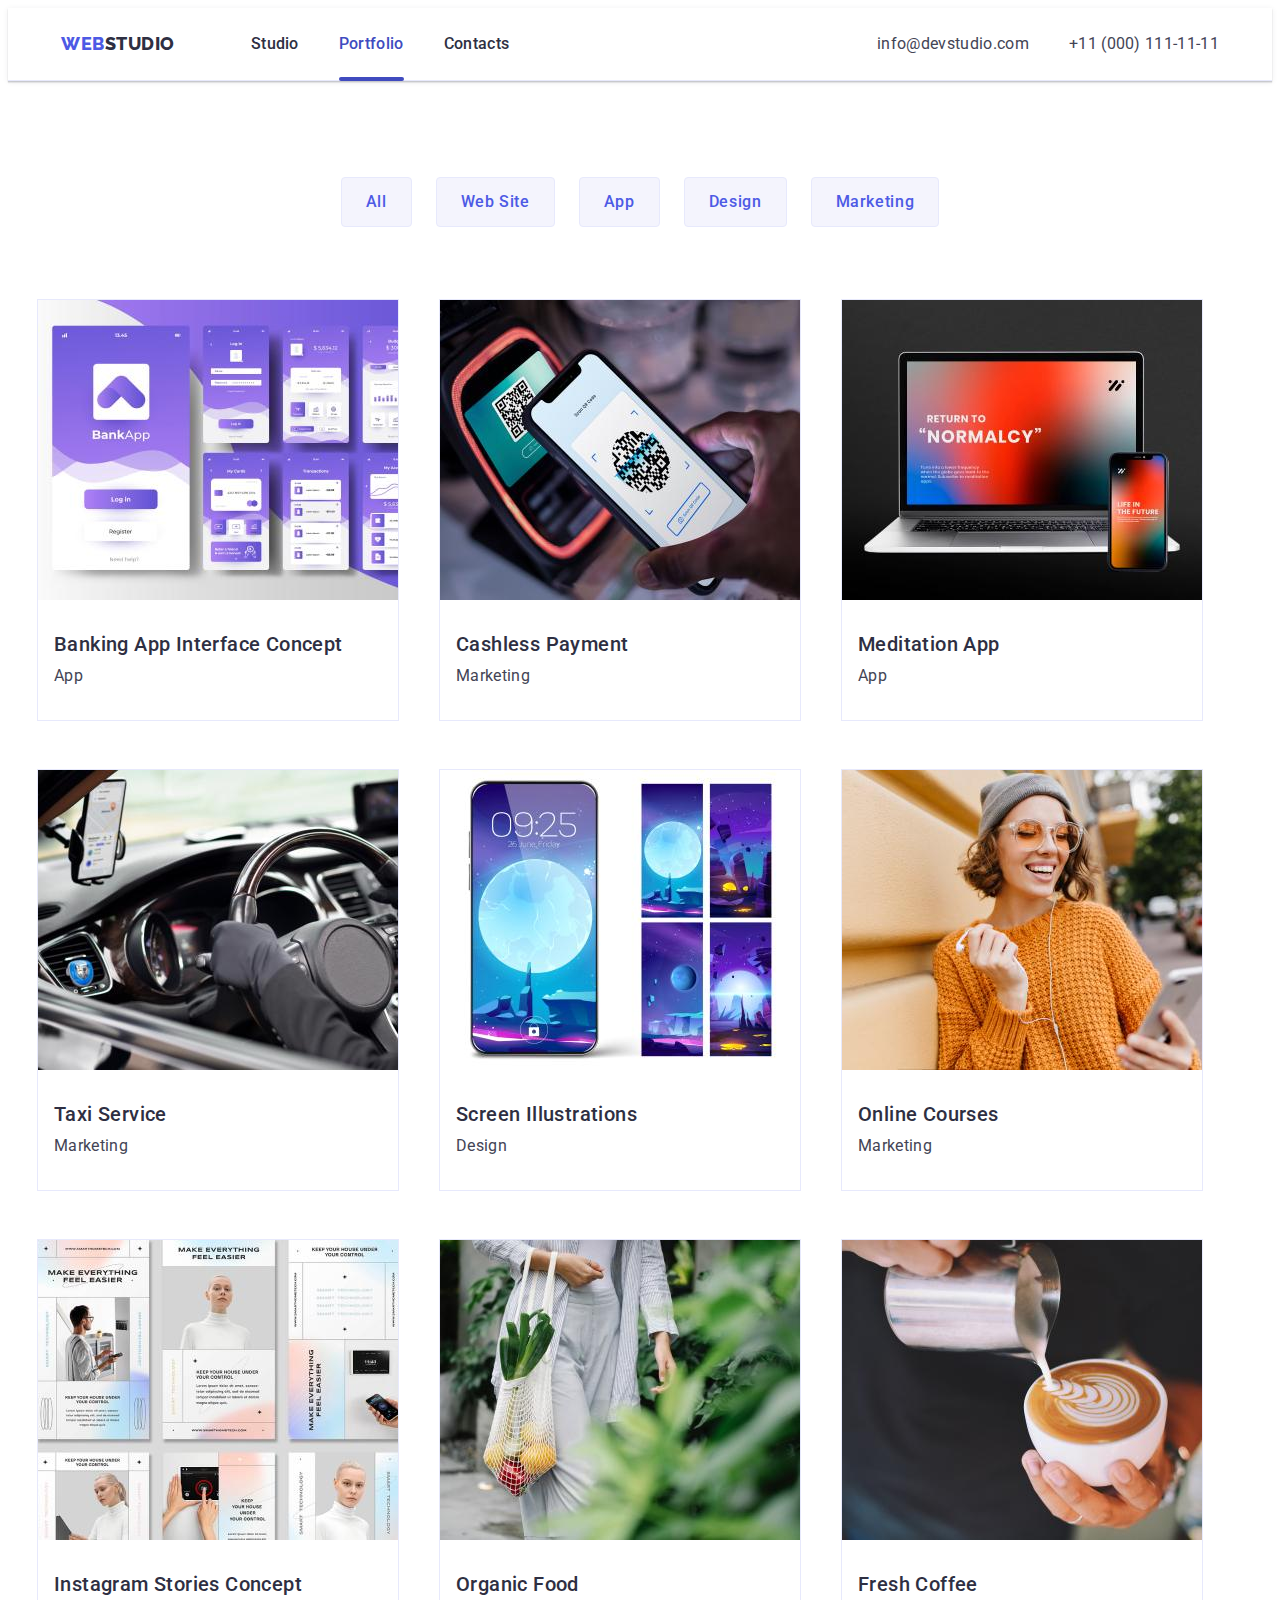
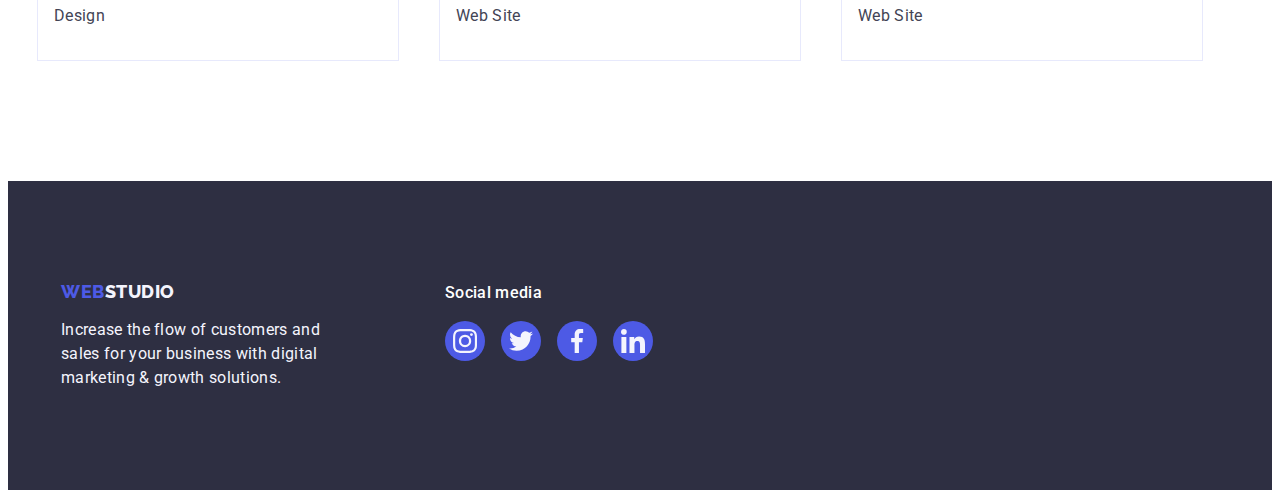
==== portfolio.html @ b608bea7 "Initial commit" ====
<!DOCTYPE html>
<html lang="en">
  <head>
    <meta charset="UTF-8" />
    <meta http-equiv="X-UA-Compatible" content="IE=edge" />
    <meta name="viewport" content="width=device-width, initial-scale=1.0" />
    <title>Main Page</title>
    <link rel="preconnect" href="https://fonts.googleapis.com" />
    <link rel="preconnect" href="https://fonts.gstatic.com" crossorigin />
    <link
      href="https://fonts.googleapis.com/css2?family=Raleway:wght@800&family=Roboto:wght@400;500;700;900&display=swap"
      rel="stylesheet"
    />
    <link
      rel="stylesheet"
      href="https://cdnjs.cloudflare.com/ajax/libs/modern-normalize/2.0.0/modern-normalize.min.css"
      integrity="sha512-4xo8blKMVCiXpTaLzQSLSw3KFOVPWhm/TRtuPVc4WG6kUgjH6J03IBuG7JZPkcWMxJ5huwaBpOpnwYElP/m6wg=="
      crossorigin="anonymous"
      referrerpolicy="no-referrer"
    />
    <link rel="stylesheet" href="./css/styles.css" />
  </head>
  <body>
    <!-----HEADER----->

    <header class="header">
      <div class="container header-container">
        <nav class="header-nav">
          <a class="logo-link-header link" href="./index.html"
            >WEB<span class="logo-part">Studio</span></a
          >

          <ul class="menu list">
            <li class="menu-item">
              <a class="menu-link link" href="./index.html">Studio</a>
            </li>
            <li class="menu-item">
              <a class="menu-link link current" href="./portfolio.html"
                >Portfolio</a
              >
            </li>
            <li class="menu-item">
              <a class="menu-link link" href="">Contacts</a>
            </li>
          </ul>
        </nav>
        <address class="header-address">
          <ul class="header-address-list list">
            <li class="header-address-item">
              <a
                class="header-address-link link"
                href="mailto:info@devstudio.com"
                >info@devstudio.com</a
              >
            </li>
            <li class="header-address-item">
              <a class="header-address-link link" href="tel:+110001111111"
                >+11 (000) 111-11-11</a
              >
            </li>
          </ul>
        </address>
      </div>
    </header>

    <!-----MAIN----->

    <main>
      <!-----EXAMPLES----->

      <section class="examples">
        <div class="container">
          <h1 class="examples-title visually-hidden">Examples</h1>
          <ul class="examples-nav-list list">
            <li class="examples-nav-item">
              <button class="examples-nav-btn" type="button">All</button>
            </li>
            <li class="examples-nav-item">
              <button class="examples-nav-btn" type="button">Web Site</button>
            </li>
            <li class="examples-nav-item">
              <button class="examples-nav-btn" type="button">App</button>
            </li>
            <li class="examples-nav-item">
              <button class="examples-nav-btn" type="button">Design</button>
            </li>
            <li class="examples-nav-item">
              <button class="examples-nav-btn" type="button">Marketing</button>
            </li>
          </ul>

          <ul class="examples-list list">
            <li class="examples-item">
              <a class="examples-link link" href=""
                ><div class="examples-overlay">
                  <img
                    src="./images/portfolio_img1.jpg"
                    alt="Banking App"
                    width="360"
                    height="300"
                  />
                  <p class="examples-overlay-text">
                    14 Stylish and User-Friendly App Design Concepts · Task
                    Manager App · Calorie Tracker App · Exotic Fruit Ecommerce
                    App · Cloud Storage App
                  </p>
                </div>
                <div class="examples-text-content">
                  <h2 class="examples-item-title">
                    Banking App Interface Concept
                  </h2>
                  <p class="examples-item-text">App</p>
                </div>
              </a>
            </li>
            <li class="examples-item">
              <a class="examples-link link" href=""
                ><div class="examples-overlay">
                  <img
                    src="./images/portfolio_img2.jpg"
                    alt="Cashless Payment"
                    width="360"
                    height="300"
                  />
                  <p class="examples-overlay-text">
                    14 Stylish and User-Friendly App Design Concepts · Task
                    Manager App · Calorie Tracker App · Exotic Fruit Ecommerce
                    App · Cloud Storage App
                  </p>
                </div>
                <div class="examples-text-content">
                  <h2 class="examples-item-title">Cashless Payment</h2>
                  <p class="examples-item-text">Marketing</p>
                </div></a
              >
            </li>
            <li class="examples-item">
              <a class="examples-link link" href=""
                ><div class="examples-overlay">
                  <img
                    src="./images/portfolio_img3.jpg"
                    alt="Meditation App"
                    width="360"
                    height="300"
                  />
                  <p class="examples-overlay-text">
                    14 Stylish and User-Friendly App Design Concepts · Task
                    Manager App · Calorie Tracker App · Exotic Fruit Ecommerce
                    App · Cloud Storage App
                  </p>
                </div>
                <div class="examples-text-content">
                  <h2 class="examples-item-title">Meditation App</h2>
                  <p class="examples-item-text">App</p>
                </div></a
              >
            </li>
            <li class="examples-item">
              <a class="examples-link link" href=""
                ><div class="examples-overlay">
                  <img
                    src="./images/portfolio_img4.jpg"
                    alt="Taxi Service"
                    width="360"
                    height="300"
                  />
                  <p class="examples-overlay-text">
                    14 Stylish and User-Friendly App Design Concepts · Task
                    Manager App · Calorie Tracker App · Exotic Fruit Ecommerce
                    App · Cloud Storage App
                  </p>
                </div>
                <div class="examples-text-content">
                  <h2 class="examples-item-title">Taxi Service</h2>
                  <p class="examples-item-text">Marketing</p>
                </div></a
              >
            </li>
            <li class="examples-item">
              <a class="examples-link link" href=""
                ><div class="examples-overlay">
                  <img
                    src="./images/portfolio_img5.jpg"
                    alt="Screen Illustrations"
                    width="360"
                    height="300"
                  />
                  <p class="examples-overlay-text">
                    14 Stylish and User-Friendly App Design Concepts · Task
                    Manager App · Calorie Tracker App · Exotic Fruit Ecommerce
                    App · Cloud Storage App
                  </p>
                </div>
                <div class="examples-text-content">
                  <h2 class="examples-item-title">Screen Illustrations</h2>
                  <p class="examples-item-text">Design</p>
                </div></a
              >
            </li>
            <li class="examples-item">
              <a class="examples-link link" href=""
                ><div class="examples-overlay">
                  <img
                    src="./images/portfolio_img6.jpg"
                    alt="Online Courses"
                    width="360"
                    height="300"
                  />
                  <p class="examples-overlay-text">
                    14 Stylish and User-Friendly App Design Concepts · Task
                    Manager App · Calorie Tracker App · Exotic Fruit Ecommerce
                    App · Cloud Storage App
                  </p>
                </div>
                <div class="examples-text-content">
                  <h2 class="examples-item-title">Online Courses</h2>
                  <p class="examples-item-text">Marketing</p>
                </div></a
              >
            </li>
            <li class="examples-item">
              <a class="examples-link link" href=""
                ><div class="examples-overlay">
                  <img
                    src="./images/portfolio_img7.jpg"
                    alt="Instagram Stories"
                    width="360"
                    height="300"
                  />
                  <p class="examples-overlay-text">
                    14 Stylish and User-Friendly App Design Concepts · Task
                    Manager App · Calorie Tracker App · Exotic Fruit Ecommerce
                    App · Cloud Storage App
                  </p>
                </div>
                <div class="examples-text-content">
                  <h2 class="examples-item-title">Instagram Stories Concept</h2>
                  <p class="examples-item-text">Design</p>
                </div></a
              >
            </li>
            <li class="examples-item">
              <a class="examples-link link" href=""
                ><div class="examples-overlay">
                  <img
                    src="./images/portfolio_img8.jpg"
                    alt="Organic Food"
                    width="360"
                    height="300"
                  />
                  <p class="examples-overlay-text">
                    14 Stylish and User-Friendly App Design Concepts · Task
                    Manager App · Calorie Tracker App · Exotic Fruit Ecommerce
                    App · Cloud Storage App
                  </p>
                </div>
                <div class="examples-text-content">
                  <h2 class="examples-item-title">Organic Food</h2>
                  <p class="examples-item-text">Web Site</p>
                </div></a
              >
            </li>
            <li class="examples-item">
              <a class="examples-link link" href=""
                ><div class="examples-overlay">
                  <img
                    src="./images/portfolio_img9.jpg"
                    alt="Fresh Coffee"
                    width="360"
                    height="300"
                  />
                  <p class="examples-overlay-text">
                    14 Stylish and User-Friendly App Design Concepts · Task
                    Manager App · Calorie Tracker App · Exotic Fruit Ecommerce
                    App · Cloud Storage App
                  </p>
                </div>

                <div class="examples-text-content">
                  <h2 class="examples-item-title">Fresh Coffee</h2>
                  <p class="examples-item-text">Web Site</p>
                </div></a
              >
            </li>
          </ul>
        </div>
      </section>
    </main>

    <!-----FOOTER----->

    <footer class="footer">
      <div class="container footer-container">
        <div class="footer-logo-text">
          <a class="logo-link link" href="./index.html"
            >WEB<span class="logo-footer-part">Studio</span></a
          >
          <p class="footer-text">
            Increase the flow of customers and sales for your business with
            digital marketing & growth solutions.
          </p>
        </div>
        <div class="footer-soc-nav">
          <p class="footer-soc-title">Social media</p>
          <ul class="footer-soc-list list">
            <li class="footer-soc-item">
              <a
                href=""
                class="footer-soc-link link"
                target="_blank"
                rel="noopener noreferrer"
              >
                <svg class="footer-soc-icon" width="24" height="24">
                  <use href="./images/icons.svg#icon-instagram"></use>
                </svg>
              </a>
            </li>
            <li class="footer-soc-item">
              <a
                href=""
                class="footer-soc-link link"
                target="_blank"
                rel="noopener noreferrer"
              >
                <svg class="footer-soc-icon" width="24" height="24">
                  <use href="./images/icons.svg#icon-twitter"></use>
                </svg>
              </a>
            </li>
            <li class="footer-soc-item">
              <a
                href=""
                class="footer-soc-link link"
                target="_blank"
                rel="noopener noreferrer"
              >
                <svg class="footer-soc-icon" width="24" height="24">
                  <use href="./images/icons.svg#icon-facebook"></use>
                </svg>
              </a>
            </li>
            <li class="footer-soc-item">
              <a
                href=""
                class="footer-soc-link link"
                target="_blank"
                rel="noopener noreferrer"
              >
                <svg class="footer-soc-icon" width="24" height="24">
                  <use href="./images/icons.svg#icon-linkedin"></use>
                </svg>
              </a>
            </li>
          </ul>
        </div>
      </div>
    </footer>
  </body>
</html>
---- css/styles.css ----
:root { 
    --white-background-color: #FFFFFF;
    --white-color: #FFFFFF;
    --title-color: #2E2F42;
    --text-color: #434455;
    --button-background: #F4F4FD;
    --link-hover-color: #404bbf;
    --card-set-gap: 24px;
    --card-img-h2-margin: 32px;
    --card-h2-p-margin: 8px;
    --examples-text-content-padding: 32px 16px;
    --btn-border: 1px solid #e7e9fc;
    --btn-border-hover: 1px solid transparent;
    --icon-color: #8E8F99;
    --transition-hover-timing: 250ms cubic-bezier(0.4, 0, 0.2, 1);
} 

body {
    font-family: 'Roboto', sans-serif;
    color: var(--text-color);
    background-color: var(--white-color);
}

p, h1, h2, h3, h4, h5, h6 {
    margin: 0;
}

ul, ol {
    margin: 0;
    padding: 0;
}

.list {
    list-style: none;
}

.link {
    text-decoration: none;
}

.container {
    max-width: 1158px;
    padding: 0 15px;
    margin: 0 auto;
}

.visually-hidden {
    position: absolute;
    width: 1px;
    height: 1px;
    margin: -1px;
    border: 0;
    padding: 0;
    white-space: nowrap;
    clip-path: inset(100%);
    clip: rect(0 0 0 0);
    overflow: hidden;
}

img {
    display: block;
    max-width: 100%; 
    height: auto;
}

/*-----HEADER-----*/

.header {
    background-color: #FFFFFF;
    border-bottom: 1px solid #E7E9FC;
    box-shadow: 0px 2px 1px rgba(46, 47, 66, 0.08), 0px 1px 1px rgba(46, 47, 66, 0.16), 0px 1px 6px rgba(46, 47, 66, 0.08);
}

.header-container{
    display: flex;
}

.header-nav {
    display: flex;
    align-items: center;   
}

.logo-link-header {
    font-family: 'Raleway', sans-serif;
    font-style: normal;
    font-weight: 800;
    font-size: 18px;
    line-height: 1.17; 
    display: flex;
    flex-direction: row;
    align-items: center;
    padding: 0px;
    display: inline-block;
    letter-spacing: 0.03em;
    text-transform: uppercase;
    color: #4D5AE5;
    margin-right: 76px;
    padding: 0px;
    transition: color var(--transition-hover-timing);
}

.logo-part {
    font-family: 'Raleway', sans-serif;
    font-style: normal;
    font-weight: 800;
    font-size: 18px;
    line-height: 1.17;
    letter-spacing: 0.03em;
    text-transform: uppercase;
    color: #2E2F42;
}

.menu {
    display: flex;
    gap: 40px;
}

.menu-link {
    font-weight: 500;
    font-size: 16px;
    line-height: 1.5;
    letter-spacing: 0.02em;
    color: #2E2F42;
    display: block;
    padding: 24px 0;
    position: relative;
    transition: color var(--transition-hover-timing);
}


.menu-link.current::after {
    content: "";
    position: absolute;
    width: 100%;
    height: 4px;
    left: 0;
    bottom: 0;
    background: #404BBF;
    border-radius: 2px;
    transition: var(--transition-hover-timing);
    bottom: -1px;
}

.menu-link:hover,
.menu-link:focus,
.menu-link.current {
    color: var(--link-hover-color);
}

.header-address {
    font-style: normal;
    display: flex;
    align-items: center;
    margin-left: auto;
}

.header-address-list {
    display: flex;
    gap: 40px;
}

.header-address-link {
    font-weight: 400;
    font-size: 16px;
    line-height: 1.5;
    letter-spacing: 0.02em;
    color: #434455;
    transition-duration: 250ms;
    transition: color var(--transition-hover-timing)
}

.header-address-link:hover,
.header-address-link:focus {
    color: var(--link-hover-color);
}

/*-----HERO-----*/

.hero {
    background-color: rgba(46, 47, 66, 0.7);
    background-image: linear-gradient(rgba(46, 47, 66, 0.7), rgba(46, 47, 66, 0.7)), url(../images/hero_bg.jpg);
    max-width: 1440px;
    background-repeat: no-repeat;
    background-position: center;
    background-size: cover;
    padding: 188px 0;  
}

.hero-title {
    font-size: 56px;
    line-height: 1.07;
    text-align: center;
    letter-spacing: 0.02em;
    color: #FFFFFF;
    max-width: 496px;
    margin-left: auto;
    margin-right: auto;
    margin-bottom: 48px;
}

.hero-btn {
    font-family: inherit;
    font-weight: 500;
    font-size: 16px;
    line-height: 1.5;
    min-width: 169px;
    height: 56px;
    border: none;
    display: block;
    align-items: center;
    letter-spacing: 0.04em;
    color: #FFFFFF;
    background-color: #4D5AE5;
    padding: 16px 32px;
    gap: 10px;
    border-radius: 4px;
    cursor: pointer;
    margin-left: auto;
    margin-right: auto;
    transition: background-color var(--transition-hover-timing)
}

.hero-btn:hover,
.hero-btn:focus{
    background-color: var(--link-hover-color);
}

/*-----ADVANTAGE-----*/

.advantage {
    padding: 120px 0;
}

.advantage-list {
    display: flex;
    flex-direction: row;
    gap: 24px;
    max-width: 1128px;
}

.advantage-icon {
    width: 264px;
    height: 112px;
    margin-bottom: 8px;
    background: #F4F4FD;
    border-radius: 4px;
    display: flex;
    align-items: center;
    justify-content: center;
}

.advantage-item-title {
    font-weight: 500;
    font-size: 20px;
    line-height: 1.2;
    letter-spacing: 0.02em;
    color: var(--title-color);
    margin-bottom: 8px;
}

.advantage-item-text {
    font-size: 16px;
    line-height: 1.5;
    letter-spacing: 0.02em;
    color: var(--text-color);
    max-width: 264px;
}

/*-----PRODUCT-----*/


.product {
    padding-bottom: 120px;
}

.product-title {
    font-size: 36px;
    line-height: 1.11;
    text-align: center;
    letter-spacing: 0.02em;
    text-transform: capitalize;
    color: var(--title-color);
    margin-bottom: 72px;
}

.product-list {
    display: flex;
    flex-direction: row;
    width: calc((1128-2*24)/3);
    gap: 24px;
}

/*-----OUR TEAM-----*/

.our-team {
    background-color: #F4F4FD;
    padding: 120px 0;
}

.team {
    font-size: 36px;
    line-height: 1.11;
    text-align: center;
    letter-spacing: 0.02em;
    text-transform: capitalize;
    color: var(--title-color);
    margin-bottom: 72px;
}

.team-list {
    display: flex;
    flex-direction: row;
    gap: 24px;
}

.team-item {
    background-color: #FFFFFF;
    border-radius: 0px 0px 4px 4px;
    box-shadow: 0px 1px 6px rgba(46, 47, 66, 0.08), 0px 1px 1px rgba(46, 47, 66, 0.16), 0px 2px 1px rgba(46, 47, 66, 0.08);
}

.under-img-content{
    padding-top: 32px;
    padding-bottom: 32px;
}

.team-item-title {
    font-weight: 500;
    font-size: 20px;
    line-height: 1.2;
    text-align: center;
    letter-spacing: 0.02em;
    color: var(--title-color);
    margin-bottom: var(--card-h2-p-margin);
}

.team-item-text {
    font-size: 16px;
    line-height: 1.5;
    text-align: center;
    letter-spacing: 0.02em;
    color: var(--text-color);
    margin-bottom: 8px;
}

.card-content {
    padding: var(--examples-text-content-padding);
}

.team-soc-list {
    display: flex;
    flex-direction: row;
    justify-content: center;
    align-items: center;
    padding: 0px;
    gap: 24px;
    width: 232px;
    height: 40px;
    flex: none;
    order: 2;
flex-grow: 0;
}

.team-soc-item {
    width: 40px;
    height: 40px;
}

.team-soc-link {
    width: 100%;
    height: 100%;
    background-color: #4D5AE5;
    border-radius: 50%;
    display: flex;
    align-items: center;
    justify-content: center;
    transition: background-color var(--transition-hover-timing);
}

.team-soc-link:hover,
.team-soc-link:focus {
    background-color: var(--link-hover-color);
}

.team-soc-icon {
    fill: var(--button-background);
}

/*-----CUSTOMERS-----*/

.customers {
    padding: 120px 0;
}

.customers-title{
    font-size: 36px;
    line-height: 1.11;
    text-align: center;
    letter-spacing: 0.02em;
    text-transform: capitalize;
    color: #2E2F42;
    margin-bottom: 72px;
}

.customers-list {
    display: flex;
    flex-direction: row;
    align-items: flex-start;
    padding: 0px;
    gap: 24px;
}

.customers-item{
    width: 168px;
    height: 88px;
    flex: none;
    order: 0;
    flex-grow: 0;
    box-sizing: border-box;
}

.customers-link {
    width: 100%;
    height: 100%;
    border: 1px solid #8e8f99;
    border-radius: 4px;
    display: flex;
    align-items: center;
    justify-content: center;
    color: var(--icon-color);
    transition: color var(--transition-hover-timing), border-color var(--transition-hover-timing);
}

.customers-link:hover,
.customers-link:focus {
    border-color: var(--link-hover-color);
    color: var(--link-hover-color);
}

.customers-icon{
    fill: currentColor;
}

/*-----FOOTER-----*/

.footer {
    background-color: #2E2F42;
    padding: 100px 0;
}

.footer-container {
    align-items: baseline;
    display: flex;
}

.footer-logo-text {
    margin-right: 120px;
}

.logo-footer-part {
    font-family: 'Raleway';
    font-style: normal;
    font-weight: 800;
    font-size: 18px;
    line-height: 1.17;
    letter-spacing: 0.03em;
    text-transform: uppercase;
    color: #F4F4FD;
}

.logo-link {
    font-family: 'Raleway', sans-serif;
    font-style: normal;
    font-weight: 800;
    font-size: 18px;
    line-height: 1.17;
    letter-spacing: 0.03em;
    text-transform: uppercase;
    color: #4D5AE5;
    display: inline-block;
    margin-bottom: 16px;
    padding: 0px;
    transition: color var(--transition-hover-timing);
}

.footer-text {
    font-size: 16px;
    line-height: 1.5;
    letter-spacing: 0.02em;
    color: #F4F4FD;
    width: 264px;
}

.footer-soc-title {
    font-weight: 500;
    font-size: 16px;
    line-height: 1.5;
    letter-spacing: 0.02em;
    color: #FFFFFF;
    margin-bottom: 16px;
}

.footer-soc-list {
    display: flex;
    flex-direction: row;
    justify-content: flex-start;
    align-items: center;
    gap: 16px;
    height: 40px;
    flex: none;
    order: 2;
    flex-grow: 0;
}

.footer-soc-item {
    width: 40px;
    height: 40px;
}

.footer-soc-link {
    width: 100%;
    height: 100%;
    background-color: #4D5AE5;
    border-radius: 50%;
    display: flex;
    align-items: center;
    justify-content: center;
    transition: background-color var(--transition-hover-timing);
}

.footer-soc-link:hover,
.footer-soc-link:focus {
    background-color: #31d0aa;
}

.footer-soc-icon {
    fill: var(--button-background);
}

/*-----PortfolioPage-----*/

/*-----EXAMPLES------*/

.examples {
    padding-top: 96px;
    padding-bottom: 120px;
}

.examples-nav-list {
    display: flex;
    flex-direction: row;
    justify-content: center;
    min-width: 586px;
    gap: 24px;
    margin-bottom: 72px;
}

.examples-nav-btn {
    font-family: inherit;
    font-weight: 500;
    font-size: 16px;
    line-height: 1.5;
    display: flex;
    align-items: center;
    text-align: center;
    letter-spacing: 0.04em;
    color: #4D5AE5;
    cursor: pointer;
    background-color: var(--button-background);
    border: var(--btn-border);
    padding: 0;
    padding: 12px 24px;
    border-radius: 4px;
    transition: border-color var(--transition-hover-timing), color var(--transition-hover-timing), background-color var(--transition-hover-timing), box-shadow var(--transition-hover-timing);
}

.examples-nav-btn:hover,
.examples-nav-btn:focus {
    background-color: var(--link-hover-color);
    color: #FFFFFF;
    border-color: transparent;
    box-shadow: 0px 3px 1px rgba(0, 0, 0, 0.1), 0px 2px 1px rgba(0, 0, 0, 0.08), 0px 2px 2px rgba(0, 0, 0, 0.12);
}

.examples-list {
    display: flex;
    flex-wrap: wrap;
    column-gap: 24px;
    row-gap: 48px;
    margin-left: calc(-1 * var(--card-set-gap));
}

.examples-item {
    width: calc((100% - 48px) / 3);
    background-color: #FFFFFF;
    display: flex;
}

.examples-link {
    border: 1px solid #E7E9FC;
    transition: box-shadow var(--transition-hover-timing);
}

.examples-link:hover,
.examples-link:focus {
    border: 1px solid #F4F4FD;
    box-shadow: 0px 1px 6px rgba(46, 47, 66, 0.08), 0px 1px 1px rgba(46, 47, 66, 0.16), 0px 2px 1px rgba(46, 47, 66, 0.08);
}

.examples-link:hover .examples-overlay-text,
.examples-link:focus .examples-overlay-text {
    border-color:  #F4F4FD;
    box-shadow: 0px 1px 6px rgba(46, 47, 66, 0.08), 0px 1px 1px rgba(46, 47, 66, 0.16), 0px 2px 1px rgba(46, 47, 66, 0.08);
    transform: translate(0);
    transition: transform var(--transition-hover-timing);
}

.examples-overlay {
    position: relative;
    overflow: hidden;
}

.examples-overlay-text {
    font-size: 16px;
    line-height: 1.5;
    letter-spacing: 0.02em;
    color: #F4F4FD;
    padding: 40px 32px;
    background-color: #4D5AE5;
    top: 0;
    width: 100%;
    height: 100%;
    position: absolute;
    transform: translateY(100%);
    transition: transform var(--transition-hover-timing);
}

.examples-text-content {
    padding: var(--examples-text-content-padding);
    border-top: none;

}

.examples-item-title {
    font-weight: 500;
    font-size: 20px;
    line-height: 1.2;
    letter-spacing: 0.02em;
    color: var(--title-color);
    margin-bottom: var(--card-h2-p-margin);
}

.examples-item-text {
    font-size: 16px;
    line-height: 1.5;
    letter-spacing: 0.02em;
    color: var(--text-color);
}

.backdrop {
    position: fixed;
    width: 100%;
    height: 100%;
    background-color: rgba(46, 47, 66, 0.4);
    top: 0;
    transition: opacity var(--transition-hover-timing), visibility var(--transition-hover-timing);
}

.modal {
    position: absolute;
    top: 50%;
    left: 50%;
    transform: translate(-50%, -50%) scale(1);
    transition: transform var(--transition-hover-timing);
    width: 408px;
    min-height: 584px;
    background: #FCFCFC;
    box-shadow: 0px 1px 1px rgba(0, 0, 0, 0.14), 0px 1px 3px rgba(0, 0, 0, 0.12), 0px 2px 1px rgba(0, 0, 0, 0.2);
    border-radius: 4px;
}

    .backdrop.is-hidden .modal {
        transform: translate(-50%, -50%) scale(0);
    }

.modal-close-btn {
    width: 24px;
    height: 24px;
    border-radius: 50%;
    background-color: #E7E9FC;
    border: 1px solid rgba(0, 0, 0, 0.1);
    cursor: pointer;
    display: flex;
    align-items: center;
    justify-content: center;
    padding: 0;
    position: absolute;
    top: 24px;
    right: 24px;
    transition: background-color var(--transition-hover-timing), border var(--transition-hover-timing);
}

.modal-close-btn:hover,
.modal-close-btn:focus {
    background-color: #404BBF;
    border: none;
}

.modal-close-btn:hover .modal-close-icon,
.modal-close-btn:focus .modal-close-icon  {
    fill: var(--white-color)
}

.is-hidden {
    visibility: hidden;
    opacity: 0;
    pointer-events: none;
}

.modal-close-icon {
    fill: #2E2F42;
    transition: fill var(--transition-hover-timing);
}
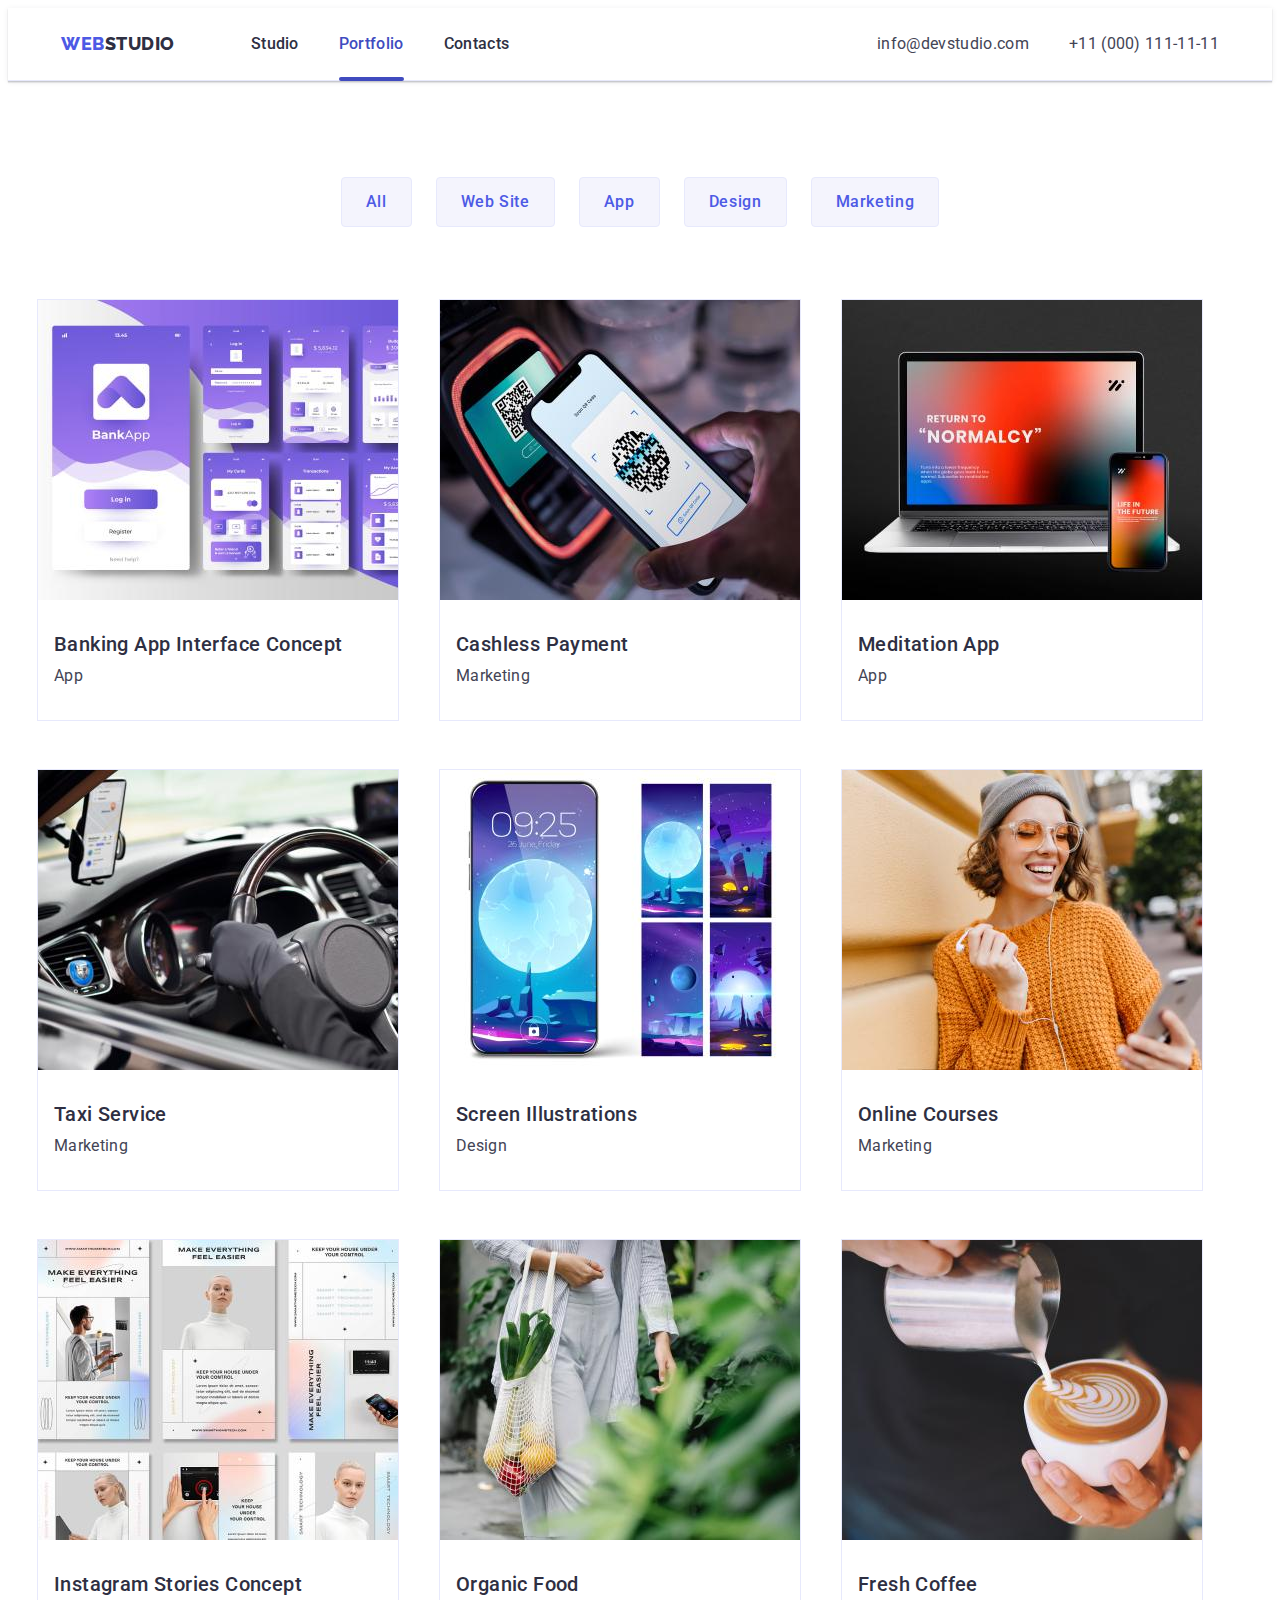
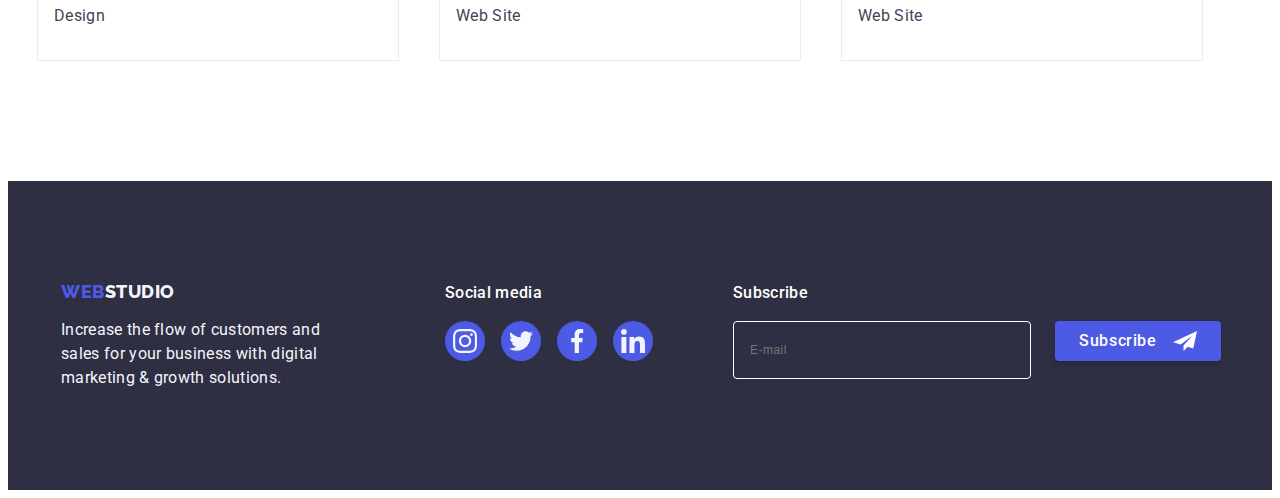
==== commit bf4c5b72: "hw6" ====
--- a/portfolio.html
+++ b/portfolio.html
@@ -353,6 +353,26 @@
             </li>
           </ul>
         </div>
+        <div class="fotter-subscribe">
+          <p class="footer-subscribe-title">Subscribe</p>
+          <form class="footer-subscribe-form">
+            <label class="footer-subscribe-label">
+              <input
+                type="email"
+                class="footer-subscribe-input"
+                name="user_subscribe"
+                placeholder="E-mail"
+                required
+              />
+            </label>
+            <button type="submit" class="footer-subscribe-btn">
+              Subscribe
+              <svg class="footer-subscribe-icon" width="24" height="24">
+                <use href="./images/icons.svg#subscribe-icon"></use>
+              </svg>
+            </button>
+          </form>
+        </div>
       </div>
     </footer>
   </body>
--- a/css/styles.css
+++ b/css/styles.css
@@ -211,12 +211,12 @@
     letter-spacing: 0.04em;
     color: #FFFFFF;
     background-color: #4D5AE5;
+    box-shadow: 0px 4px 4px rgba(0, 0, 0, 0.15);
     padding: 16px 32px;
     gap: 10px;
     border-radius: 4px;
     cursor: pointer;
-    margin-left: auto;
-    margin-right: auto;
+    margin: 0 auto;
     transition: background-color var(--transition-hover-timing)
 }
 
@@ -491,6 +491,10 @@
     width: 264px;
 }
 
+.footer-soc-nav {
+    margin-right: 80px;
+}
+
 .footer-soc-title {
     font-weight: 500;
     font-size: 16px;
@@ -535,6 +539,72 @@
 
 .footer-soc-icon {
     fill: var(--button-background);
+}
+
+.fotter-subscribe {
+    margin-left: auto;
+}
+
+.footer-subscribe-title {
+    font-weight: 500;
+    font-size: 16px;
+    line-height: 1.5;
+    letter-spacing: 0.02em;
+    color: #FFFFFF;
+    margin-bottom: 16px;
+}
+
+.footer-subscribe-form {
+    display: flex;
+    gap: 24px;
+}
+
+.footer-subscribe-input {
+    font-size: 12px;
+    line-height: 2;
+    align-items: center;
+    letter-spacing: 0.04em;
+    color: var(--white-color);
+    width: 264px;
+    height: 40px;
+    outline: none;
+    border: 1px solid var(--white-color);
+    border-radius: 4px;
+    background-color: #2E2F42;
+    padding: 8px 16px;
+}
+
+.footer-subscribe-btn {
+    display: flex;
+    flex-direction: row;
+    justify-content: center;
+    align-items: center;
+    padding: 8px 24px;
+    gap: 16px;
+    font-family: inherit;
+    font-weight: 500;
+    font-size: 16px;
+    line-height: 1.5;
+    letter-spacing: 0.04em;
+    color: #FFFFFF;
+    min-width: 165px;
+    height: 40px;
+    outline: none;
+    border: none;
+    background-color: #4D5AE5;
+    border-radius: 4px;
+    cursor: pointer;
+    box-shadow: 0px 4px 4px rgba(0, 0, 0, 0.15);
+    transition: background-color var(--transition-hover-timing);
+}
+
+.footer-subscribe-btn:hover,
+.footer-subscribe-btn:focus {
+    background-color: #404BBF;
+}
+
+.footer-subscribe-icon {
+    fill: var(--white-color);
 }
 
 /*-----PortfolioPage-----*/
@@ -673,10 +743,10 @@
     transform: translate(-50%, -50%) scale(1);
     transition: transform var(--transition-hover-timing);
     width: 408px;
-    min-height: 584px;
     background: #FCFCFC;
     box-shadow: 0px 1px 1px rgba(0, 0, 0, 0.14), 0px 1px 3px rgba(0, 0, 0, 0.12), 0px 2px 1px rgba(0, 0, 0, 0.2);
     border-radius: 4px;
+    padding: 72px 24px 24px;
 }
 
     .backdrop.is-hidden .modal {
@@ -721,3 +791,136 @@
     fill: #2E2F42;
     transition: fill var(--transition-hover-timing);
 }
+
+.modal-text {
+    font-weight: 500;
+    font-size: 16px;
+    line-height: 1.5;
+    text-align: center;
+    letter-spacing: 0.02em;
+    color: #2E2F42;
+    margin-bottom: 16px;
+}
+
+.modal-input-label {
+    font-size: 12px;
+    line-height: 1.16;
+    letter-spacing: 0.01em;
+    color: #8E8F99;
+    display: block;
+    margin-bottom: 4px;
+}
+
+.input-field {
+    position: relative;
+    margin-bottom: 8px;
+}
+
+.modal-input {
+    width: 100%;
+    height: 40px;
+    outline: none;
+    border: 1px solid rgba(46, 47, 66, 0.4);
+    border-radius: 4px;
+    padding: 11px 38px;
+    transition: border-color var(--transition-hover-timing);
+}
+
+.modal-input:focus {
+    border-color: #4D5AE5;
+}
+
+.modal-input:focus+svg {
+    fill: #4D5AE5;
+}
+
+.modal-input-icon {
+    position: absolute;
+    top: 50%;
+    left: 16px;
+    transform: translateY(-50%);
+    fill: #2E2F42;
+    transition: fill var(--transition-hover-timing)
+}
+
+.modal-comment {
+    resize: none;
+    width: 100%;
+    height: 120px;
+    outline: none;
+    border: 1px solid rgba(46, 47, 66, 0.4);
+    border-radius: 4px;
+    padding: 8px 16px;
+    margin-bottom: 16px;
+    transition: border-color var(--transition-hover-timing);
+}
+
+.modal-comment:focus {
+    border-color: #4D5AE5;
+}
+
+.modal-comment::placeholder{
+    font-size: 12px;
+    line-height: 1.7;
+    letter-spacing: 0.04em;
+    color: rgba(46, 47, 66, 0.4);
+}
+
+.checkbox-field {
+    display: flex;
+    margin-bottom: 24px;
+}
+
+.checkbox-label {
+    display: flex;
+    align-items: center;
+    font-size: 12px;
+    line-height: 1.17;
+    letter-spacing: 0.04em;
+    color: #8E8F99;
+}
+
+.fake-checkbox {
+    display: flex;
+    align-items: center;
+    justify-content: center;
+}
+
+.checkbox-label .fake-checkbox {
+    width: 16px;
+    height: 16px;
+    border: 1px solid rgba(46, 47, 66, 0.4);
+    border-radius: 2px;
+    margin-right: 8px;
+    fill: transparent;
+    transition: fill var(--transition-hover-timing), background-color var(--transition-hover-timing), border-color var(--transition-hover-timing);
+}
+
+.privacy-check:checked + .checkbox-label > .fake-checkbox {
+    background-color: #404BBF;
+    border-color: #404BBF;
+    fill: var(--button-background);
+}
+
+.privacy-link {
+    color: #4D5AE5;
+}
+
+.btn-send {
+    font-family: inherit;
+    font-weight: 500;
+    font-size: 16px;
+    line-height: 1.5;
+    display: block;
+    letter-spacing: 0.04em;
+    color: var(--white-color);
+    min-width: 169px;
+    height: 56px;
+    padding: 16px 32px;
+    border: none;
+    margin: 0 auto;
+    cursor: pointer;
+    background: #4D5AE5;
+    box-shadow: 0px 4px 4px rgba(0, 0, 0, 0.15);
+    border-radius: 4px;
+}
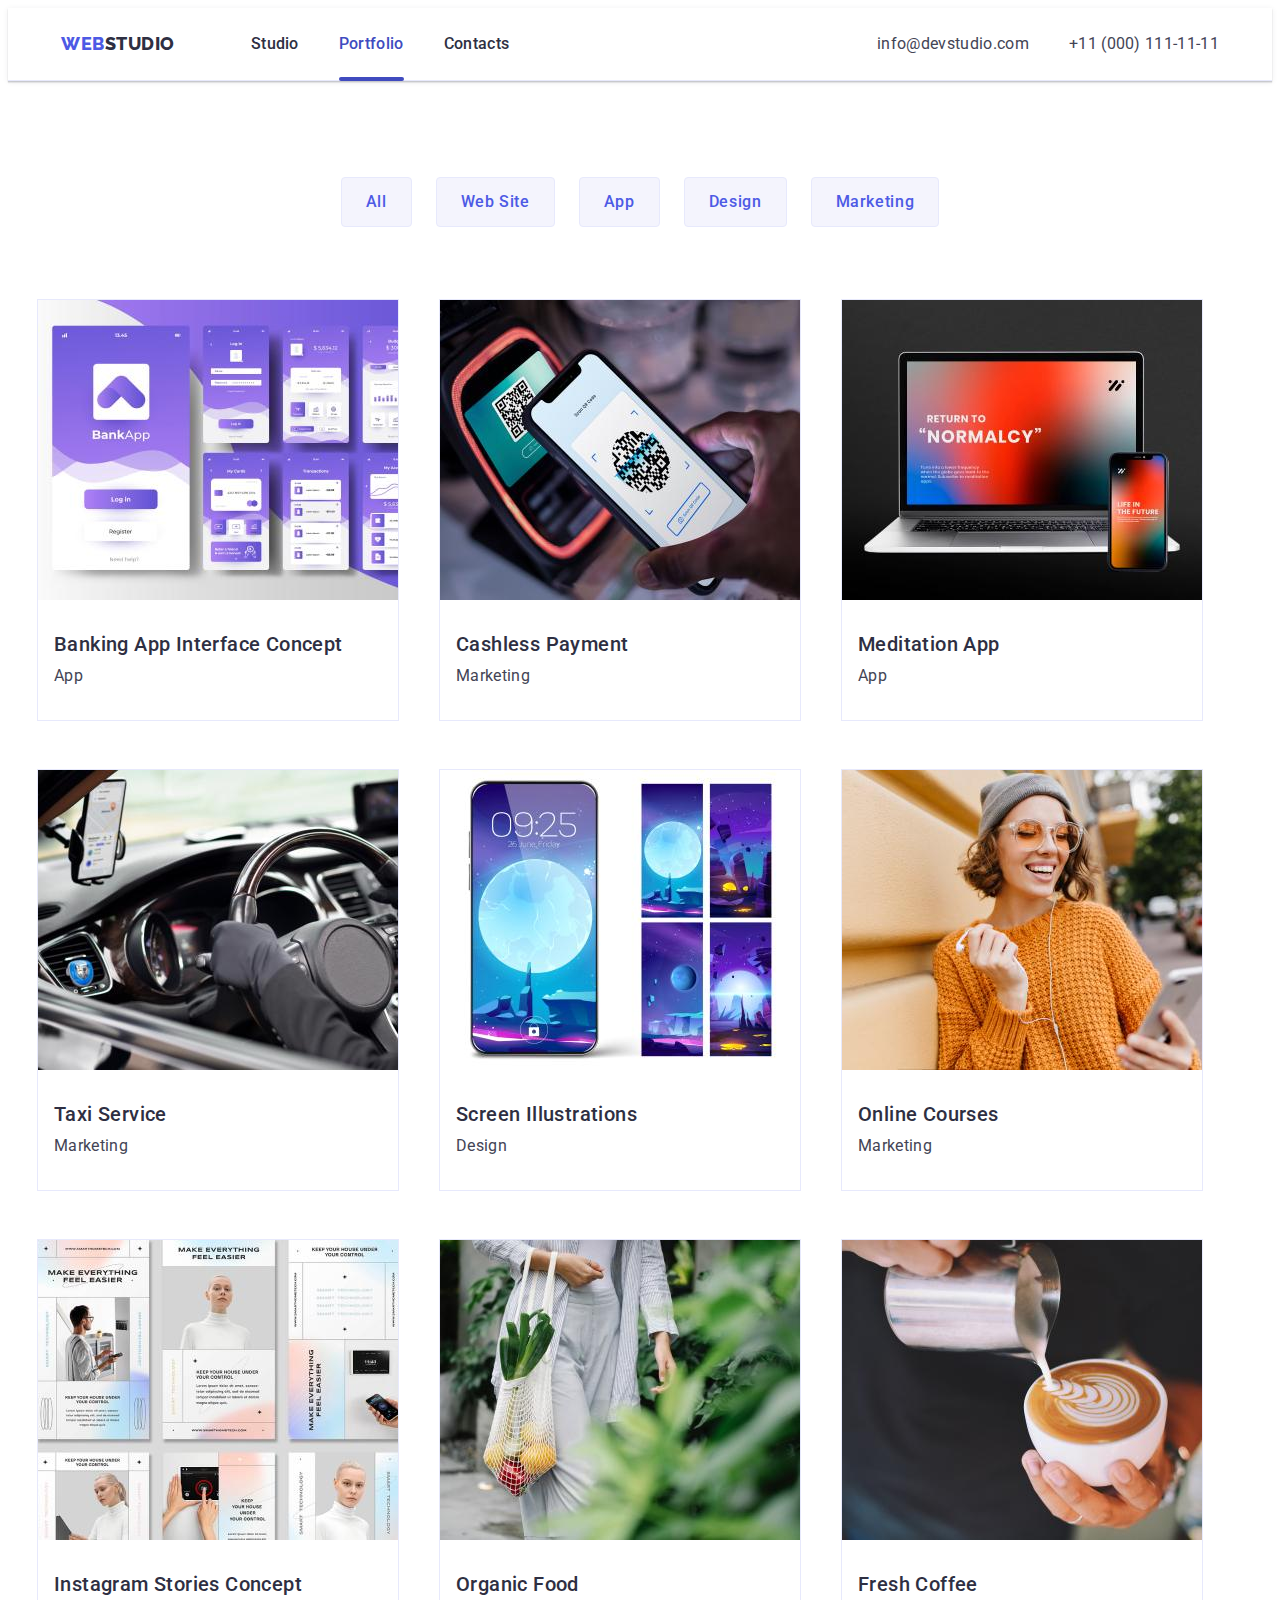
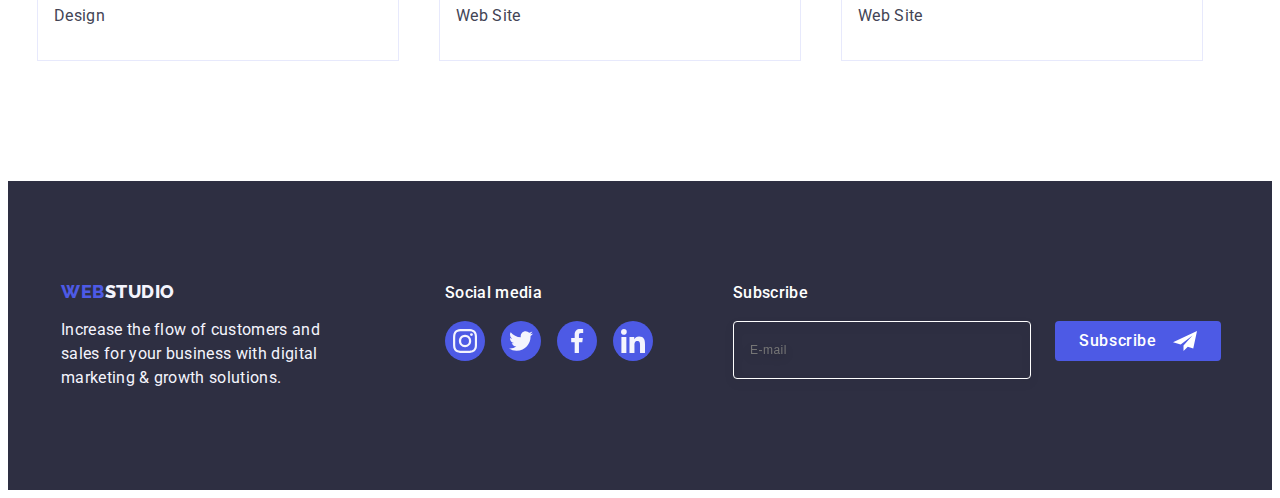
==== commit 2162e18c: "hw6 fix" ====
--- a/portfolio.html
+++ b/portfolio.html
@@ -360,7 +360,7 @@
               <input
                 type="email"
                 class="footer-subscribe-input"
-                name="user_subscribe"
+                name="user-subscribe"
                 placeholder="E-mail"
                 required
               />
--- a/css/styles.css
+++ b/css/styles.css
@@ -13,6 +13,8 @@
     --btn-border-hover: 1px solid transparent;
     --icon-color: #8E8F99;
     --transition-hover-timing: 250ms cubic-bezier(0.4, 0, 0.2, 1);
+    --helper-text-color: #8E8F99;
+    --link-color: #4d5ae5;
 } 
 
 body {
@@ -211,7 +213,6 @@
     letter-spacing: 0.04em;
     color: #FFFFFF;
     background-color: #4D5AE5;
-    box-shadow: 0px 4px 4px rgba(0, 0, 0, 0.15);
     padding: 16px 32px;
     gap: 10px;
     border-radius: 4px;
@@ -561,7 +562,7 @@
 
 .footer-subscribe-input {
     font-size: 12px;
-    line-height: 2;
+    line-height: 1.5;
     align-items: center;
     letter-spacing: 0.04em;
     color: var(--white-color);
@@ -570,7 +571,8 @@
     outline: none;
     border: 1px solid var(--white-color);
     border-radius: 4px;
-    background-color: #2E2F42;
+    filter: drop-shadow(0px 4px 4px rgba(0, 0, 0, 0.15));
+    background-color: transparent;
     padding: 8px 16px;
 }
 
@@ -580,7 +582,6 @@
     justify-content: center;
     align-items: center;
     padding: 8px 24px;
-    gap: 16px;
     font-family: inherit;
     font-weight: 500;
     font-size: 16px;
@@ -594,7 +595,6 @@
     background-color: #4D5AE5;
     border-radius: 4px;
     cursor: pointer;
-    box-shadow: 0px 4px 4px rgba(0, 0, 0, 0.15);
     transition: background-color var(--transition-hover-timing);
 }
 
@@ -605,6 +605,7 @@
 
 .footer-subscribe-icon {
     fill: var(--white-color);
+    margin-left: 16px;
 }
 
 /*-----PortfolioPage-----*/
@@ -804,9 +805,9 @@
 
 .modal-input-label {
     font-size: 12px;
-    line-height: 1.16;
-    letter-spacing: 0.01em;
-    color: #8E8F99;
+    line-height: 1.17;
+    letter-spacing: 0.04em;
+    color: var(--helper-text-color);
     display: block;
     margin-bottom: 4px;
 }
@@ -822,16 +823,14 @@
     outline: none;
     border: 1px solid rgba(46, 47, 66, 0.4);
     border-radius: 4px;
-    padding: 11px 38px;
+    background-color: transparent;
+    padding-left: 38px;
+    outline: transparent;
     transition: border-color var(--transition-hover-timing);
 }
 
 .modal-input:focus {
     border-color: #4D5AE5;
-}
-
-.modal-input:focus+svg {
-    fill: #4D5AE5;
 }
 
 .modal-input-icon {
@@ -843,15 +842,27 @@
     transition: fill var(--transition-hover-timing)
 }
 
+.modal-input:focus+svg {
+    fill: #4D5AE5;
+}
+
+.comment-input-field {
+    margin-bottom: 16px;
+}
+
 .modal-comment {
-    resize: none;
     width: 100%;
     height: 120px;
+    font-size: 12px;
+    line-height: 1.17;
+    letter-spacing: 0.04em;
+    color: rgba(46, 47, 66, 0.4);
     outline: none;
     border: 1px solid rgba(46, 47, 66, 0.4);
     border-radius: 4px;
     padding: 8px 16px;
-    margin-bottom: 16px;
+    outline: transparent;
+    resize: none;
     transition: border-color var(--transition-hover-timing);
 }
 
@@ -867,7 +878,6 @@
 }
 
 .checkbox-field {
-    display: flex;
     margin-bottom: 24px;
 }
 
@@ -877,36 +887,35 @@
     font-size: 12px;
     line-height: 1.17;
     letter-spacing: 0.04em;
-    color: #8E8F99;
+    color: var(--helper-text-color);
 }
 
 .fake-checkbox {
-    display: flex;
-    align-items: center;
-    justify-content: center;
-}
-
-.checkbox-label .fake-checkbox {
     width: 16px;
     height: 16px;
     border: 1px solid rgba(46, 47, 66, 0.4);
     border-radius: 2px;
     margin-right: 8px;
     fill: transparent;
-    transition: fill var(--transition-hover-timing), background-color var(--transition-hover-timing), border-color var(--transition-hover-timing);
-}
-
-.privacy-check:checked + .checkbox-label > .fake-checkbox {
-    background-color: #404BBF;
-    border-color: #404BBF;
+    transition: fill var(--transition-hover-timing), background-color var(--transition-hover-timing), border var(--transition-hover-timing);
+    display: inline-flex;
+    align-items: center;
+    justify-content: center;
+}
+
+.privacy-check:checked + .checkbox-label > span {
+    background-color: var(--link-hover-color);
+    border: none;
     fill: var(--button-background);
 }
 
 .privacy-link {
-    color: #4D5AE5;
+    color: var(--link-color);
 }
 
 .btn-send {
+    min-width: 169px;
+    height: 56px;
     font-family: inherit;
     font-weight: 500;
     font-size: 16px;
@@ -914,13 +923,16 @@
     display: block;
     letter-spacing: 0.04em;
     color: var(--white-color);
-    min-width: 169px;
-    height: 56px;
     padding: 16px 32px;
     border: none;
     margin: 0 auto;
     cursor: pointer;
-    background: #4D5AE5;
-    box-shadow: 0px 4px 4px rgba(0, 0, 0, 0.15);
+    background-color: #4D5AE5;
     border-radius: 4px;
-}
+    transition: background-color var(--transition-hover-timing);
+}
+
+.btn-send:hover,
+.btn-send:focus {
+    background-color: #404BBF;
+}